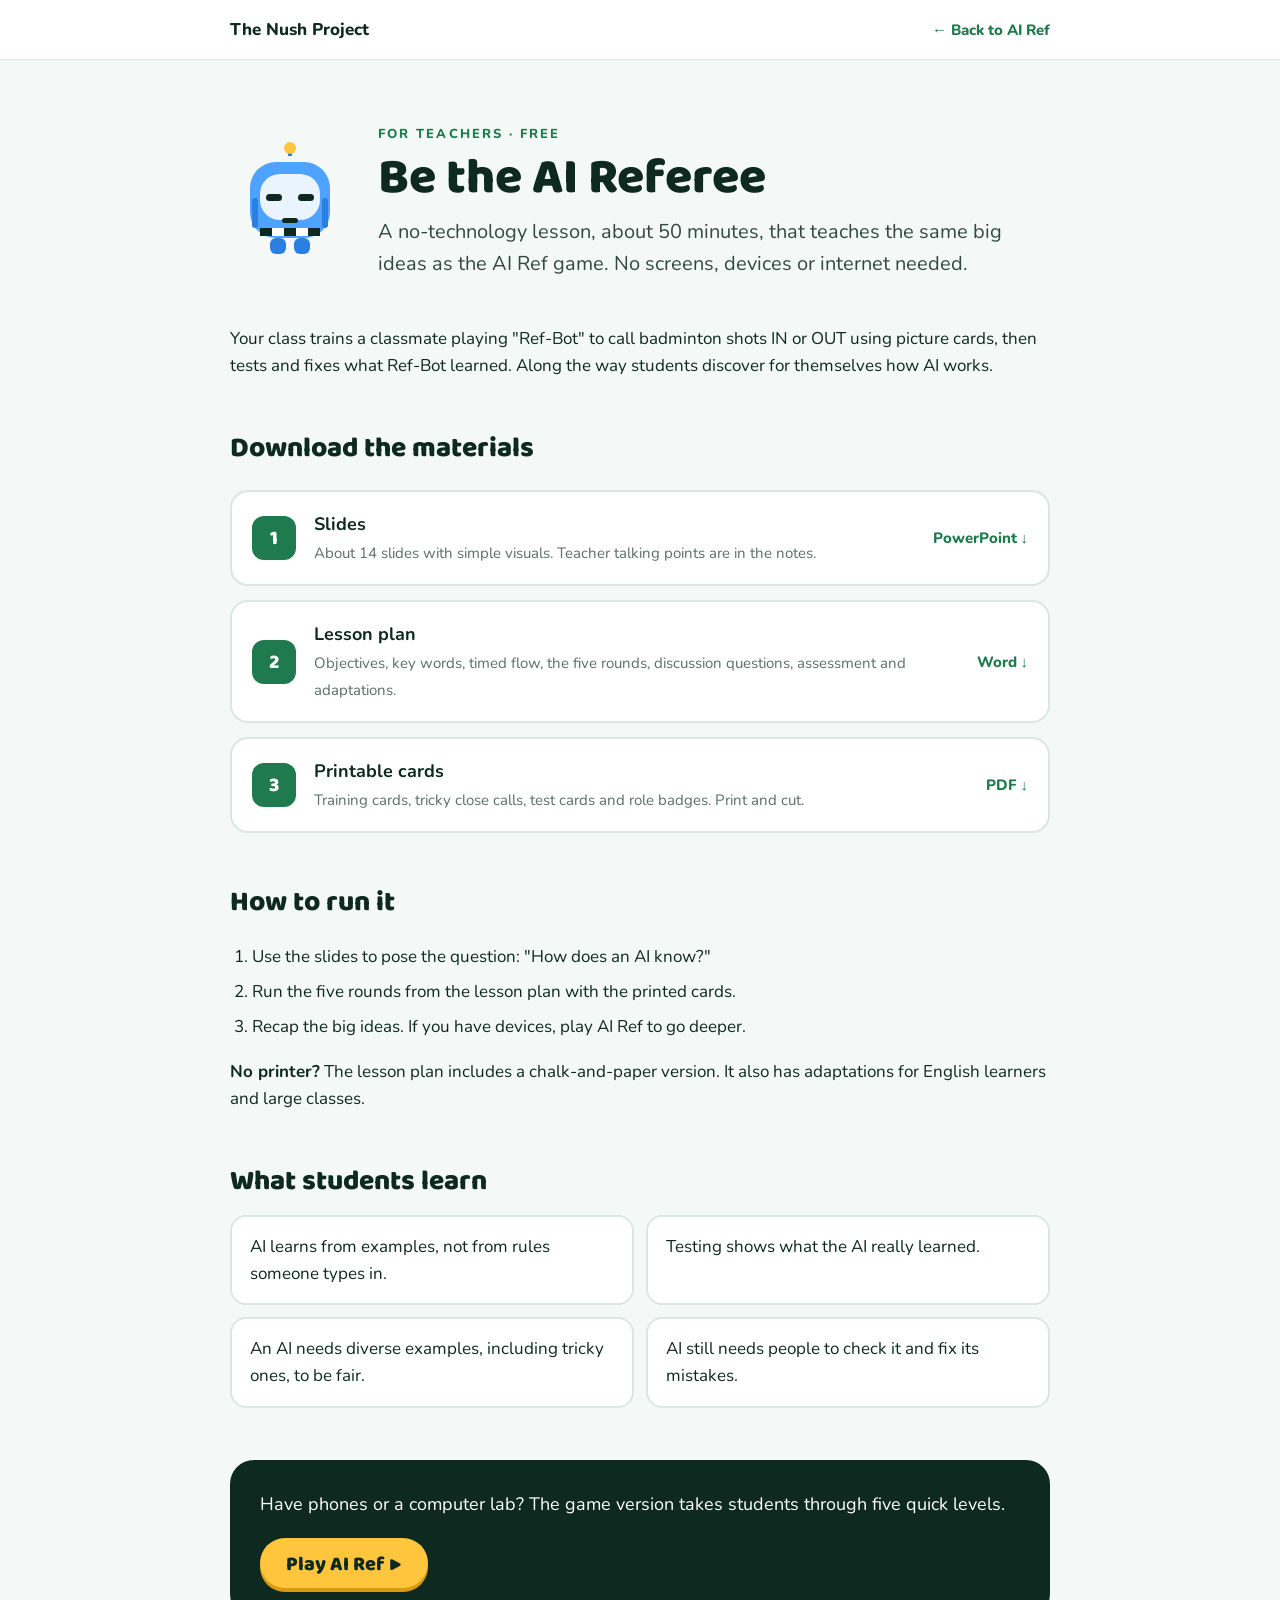
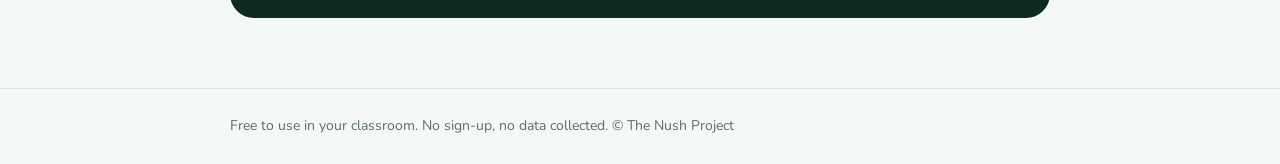
==== teachers/index.html @ d604d9f0 "Add AI Ref section, hosted game at /play/, teachers page Co-Authored-By: Claude Opus 5.5 <noreply@an" ====
<!doctype html>
<html lang="en">
<head>
<meta charset="utf-8">
<meta name="viewport" content="width=device-width, initial-scale=1">
<title>AI Ref for Teachers · The Nush Project</title>
<meta name="description" content="Be the AI Referee: a free, no-technology 50-minute lesson that teaches how AI learns. Slides, lesson plan and printable cards.">
<meta name="theme-color" content="#F4F8F6">
<link rel="preconnect" href="https://fonts.googleapis.com">
<link href="https://fonts.googleapis.com/css2?family=Baloo+2:wght@600;800&family=Nunito:wght@400;700;800&display=swap" rel="stylesheet">
<style>
  :root { --court:#1F7A4D; --bot:#2B7FE0; --sun:#FFC53D; --ink:#0E2A20; --paper:#F4F8F6; --line:#dbe7e0; }
  * { box-sizing: border-box; }
  body { margin: 0; background: var(--paper); color: var(--ink); font-family: "Nunito", -apple-system, sans-serif; font-size: 17px; line-height: 1.6; }
  .wrap { max-width: 860px; margin: 0 auto; padding: 0 20px; }
  header { border-bottom: 1px solid var(--line); background: #fff; }
  header .wrap { display: flex; justify-content: space-between; align-items: center; padding-top: 16px; padding-bottom: 16px; gap: 12px; }
  header a { color: var(--ink); text-decoration: none; font-weight: 800; }
  .back { color: var(--court); font-size: 15px; }
  .hero { display: flex; gap: 28px; align-items: center; padding: 64px 0 28px; }
  .hero img { width: 120px; flex: none; }
  .eyebrow { font-weight: 800; font-size: 13px; letter-spacing: .16em; text-transform: uppercase; color: var(--court); margin: 0 0 8px; }
  h1 { font-family: "Baloo 2", sans-serif; font-weight: 800; font-size: clamp(34px, 6vw, 50px); line-height: 1.02; margin: 0 0 12px; }
  h2 { font-family: "Baloo 2", sans-serif; font-weight: 800; font-size: 28px; margin: 48px 0 10px; }
  .sub { font-size: 20px; color: #33493f; margin: 0; }
  .files { display: grid; gap: 14px; margin-top: 18px; }
  .file { display: flex; align-items: center; gap: 18px; background: #fff; border: 2px solid var(--line); border-radius: 18px; padding: 18px 20px; text-decoration: none; color: var(--ink); transition: border-color .2s, transform .2s; }
  .file:hover { border-color: var(--court); transform: translateY(-2px); }
  .num { flex: none; width: 44px; height: 44px; border-radius: 12px; background: var(--court); color: #fff; font-family: "Baloo 2", sans-serif; font-weight: 800; font-size: 20px; display: grid; place-items: center; }
  .file b { display: block; font-size: 18px; }
  .file small { color: #5b6f66; font-size: 15px; }
  .file .dl { margin-left: auto; font-weight: 800; color: var(--court); white-space: nowrap; font-size: 15px; }
  ol.steps { padding-left: 22px; } ol.steps li { margin-bottom: 8px; }
  .ideas { display: grid; grid-template-columns: 1fr 1fr; gap: 12px; }
  .idea { background: #fff; border-radius: 16px; padding: 16px 18px; border: 2px solid var(--line); }
  .play { margin: 52px 0 70px; background: var(--ink); color: #fff; border-radius: 24px; padding: 30px; display: flex; justify-content: space-between; align-items: center; gap: 20px; flex-wrap: wrap; }
  .play p { margin: 0; font-size: 18px; }
  .btn { display: inline-block; background: var(--sun); color: var(--ink); text-decoration: none; font-family: "Baloo 2", sans-serif; font-weight: 800; font-size: 20px; padding: 10px 26px 8px; border-radius: 999px; box-shadow: 0 4px 0 #d99a12; }
  footer { border-top: 1px solid var(--line); padding: 26px 0; font-size: 14px; color: #5b6f66; }
  @media (max-width: 600px) {
    .hero { flex-direction: column; align-items: flex-start; padding-top: 40px; }
    .hero img { width: 90px; }
    .ideas { grid-template-columns: 1fr; }
    .file { flex-wrap: wrap; } .file .dl { margin-left: 62px; }
  }
</style>
</head>
<body>
<header>
  <div class="wrap">
    <a href="../">The Nush Project</a>
    <a class="back" href="../#ai-ref">← Back to AI Ref</a>
  </div>
</header>

<main class="wrap">
  <section class="hero">
    <img src="../img/airef/refbot-think.svg" alt="Ref-Bot thinking" width="120" height="120">
    <div>
      <p class="eyebrow">For teachers · Free</p>
      <h1>Be the AI Referee</h1>
      <p class="sub">A no-technology lesson, about 50 minutes, that teaches the same big ideas as the AI Ref game. No screens, devices or internet needed.</p>
    </div>
  </section>

  <p>Your class trains a classmate playing "Ref-Bot" to call badminton shots IN or OUT using picture cards, then tests and fixes what Ref-Bot learned. Along the way students discover for themselves how AI works.</p>

  <h2>Download the materials</h2>
  <div class="files">
    <a class="file" href="files/CodeAI_Unplugged_slides.pptx" download>
      <span class="num">1</span>
      <span><b>Slides</b><small>About 14 slides with simple visuals. Teacher talking points are in the notes.</small></span>
      <span class="dl">PowerPoint ↓</span>
    </a>
    <a class="file" href="files/CodeAI_Unplugged_lesson-plan.docx" download>
      <span class="num">2</span>
      <span><b>Lesson plan</b><small>Objectives, key words, timed flow, the five rounds, discussion questions, assessment and adaptations.</small></span>
      <span class="dl">Word ↓</span>
    </a>
    <a class="file" href="files/CodeAI_Unplugged_printable-cards.pdf" download>
      <span class="num">3</span>
      <span><b>Printable cards</b><small>Training cards, tricky close calls, test cards and role badges. Print and cut.</small></span>
      <span class="dl">PDF ↓</span>
    </a>
  </div>

  <h2>How to run it</h2>
  <ol class="steps">
    <li>Use the slides to pose the question: "How does an AI know?"</li>
    <li>Run the five rounds from the lesson plan with the printed cards.</li>
    <li>Recap the big ideas. If you have devices, play AI Ref to go deeper.</li>
  </ol>
  <p><strong>No printer?</strong> The lesson plan includes a chalk-and-paper version. It also has adaptations for English learners and large classes.</p>

  <h2>What students learn</h2>
  <div class="ideas">
    <div class="idea">AI learns from examples, not from rules someone types in.</div>
    <div class="idea">Testing shows what the AI really learned.</div>
    <div class="idea">An AI needs diverse examples, including tricky ones, to be fair.</div>
    <div class="idea">AI still needs people to check it and fix its mistakes.</div>
  </div>

  <div class="play">
    <p>Have phones or a computer lab? The game version takes students through five quick levels.</p>
    <a class="btn" href="../play/">Play AI Ref ▶</a>
  </div>
</main>

<footer>
  <div class="wrap">Free to use in your classroom. No sign-up, no data collected. © The Nush Project</div>
</footer>
</body>
</html>
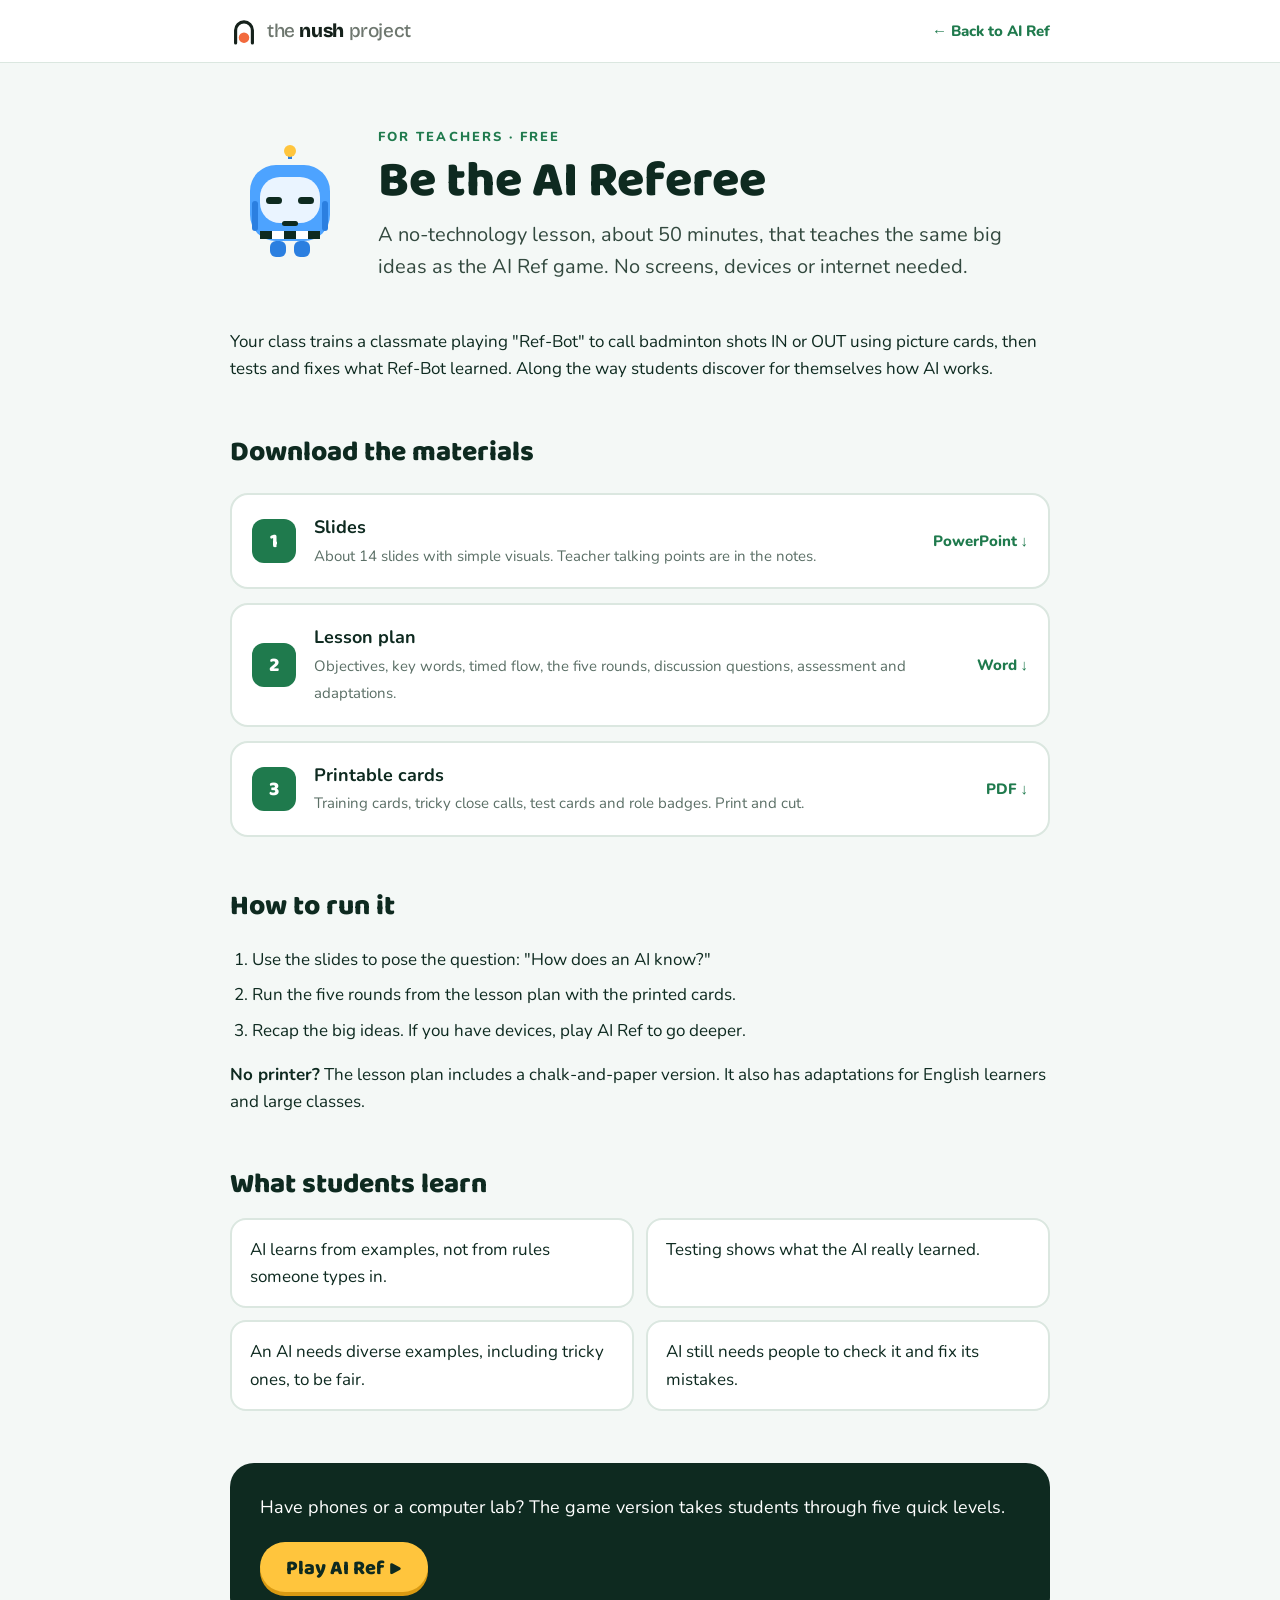
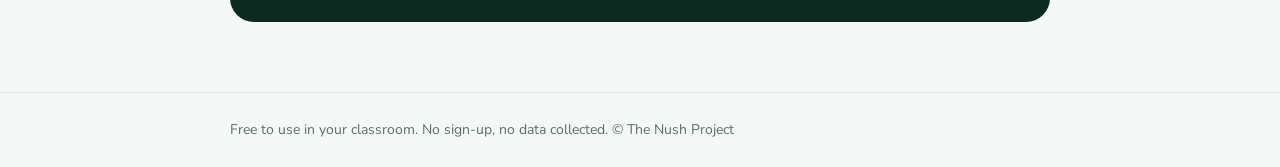
==== commit e1d55880: "Rebrand: light warm palette, doorway logo, smoother scroll and reveals Co-Authored-By: Claude Opus 5" ====
--- a/teachers/index.html
+++ b/teachers/index.html
@@ -6,8 +6,9 @@
 <title>AI Ref for Teachers · The Nush Project</title>
 <meta name="description" content="Be the AI Referee: a free, no-technology 50-minute lesson that teaches how AI learns. Slides, lesson plan and printable cards.">
 <meta name="theme-color" content="#F4F8F6">
+<link rel="icon" href="../img/logo-mark.svg" type="image/svg+xml">
 <link rel="preconnect" href="https://fonts.googleapis.com">
-<link href="https://fonts.googleapis.com/css2?family=Baloo+2:wght@600;800&family=Nunito:wght@400;700;800&display=swap" rel="stylesheet">
+<link href="https://fonts.googleapis.com/css2?family=Baloo+2:wght@600;800&family=Bricolage+Grotesque:opsz,wght@12..96,500;12..96,800&family=Nunito:wght@400;700;800&display=swap" rel="stylesheet">
 <style>
   :root { --court:#1F7A4D; --bot:#2B7FE0; --sun:#FFC53D; --ink:#0E2A20; --paper:#F4F8F6; --line:#dbe7e0; }
   * { box-sizing: border-box; }
@@ -16,6 +17,8 @@
   header { border-bottom: 1px solid var(--line); background: #fff; }
   header .wrap { display: flex; justify-content: space-between; align-items: center; padding-top: 16px; padding-bottom: 16px; gap: 12px; }
   header a { color: var(--ink); text-decoration: none; font-weight: 800; }
+  .logo { display: inline-flex; align-items: center; gap: 9px; font-family: "Bricolage Grotesque", sans-serif; font-weight: 500; font-size: 19px; color: #6E776F; letter-spacing: -.02em; }
+  .logo b { color: #15211B; font-weight: 800; }
   .back { color: var(--court); font-size: 15px; }
   .hero { display: flex; gap: 28px; align-items: center; padding: 64px 0 28px; }
   .hero img { width: 120px; flex: none; }
@@ -48,7 +51,10 @@
 <body>
 <header>
   <div class="wrap">
-    <a href="../">The Nush Project</a>
+    <a class="logo" href="../" aria-label="The Nush Project home">
+      <svg viewBox="0 0 40 40" width="28" height="28" aria-hidden="true"><path d="M8 37V19a12 12 0 0 1 24 0v18" fill="none" stroke="#15211B" stroke-width="4.5" stroke-linecap="round"/><circle cx="20" cy="29.5" r="7.5" fill="#F26A3D"/></svg>
+      <span>the <b>nush</b> project</span>
+    </a>
     <a class="back" href="../#ai-ref">← Back to AI Ref</a>
   </div>
 </header>
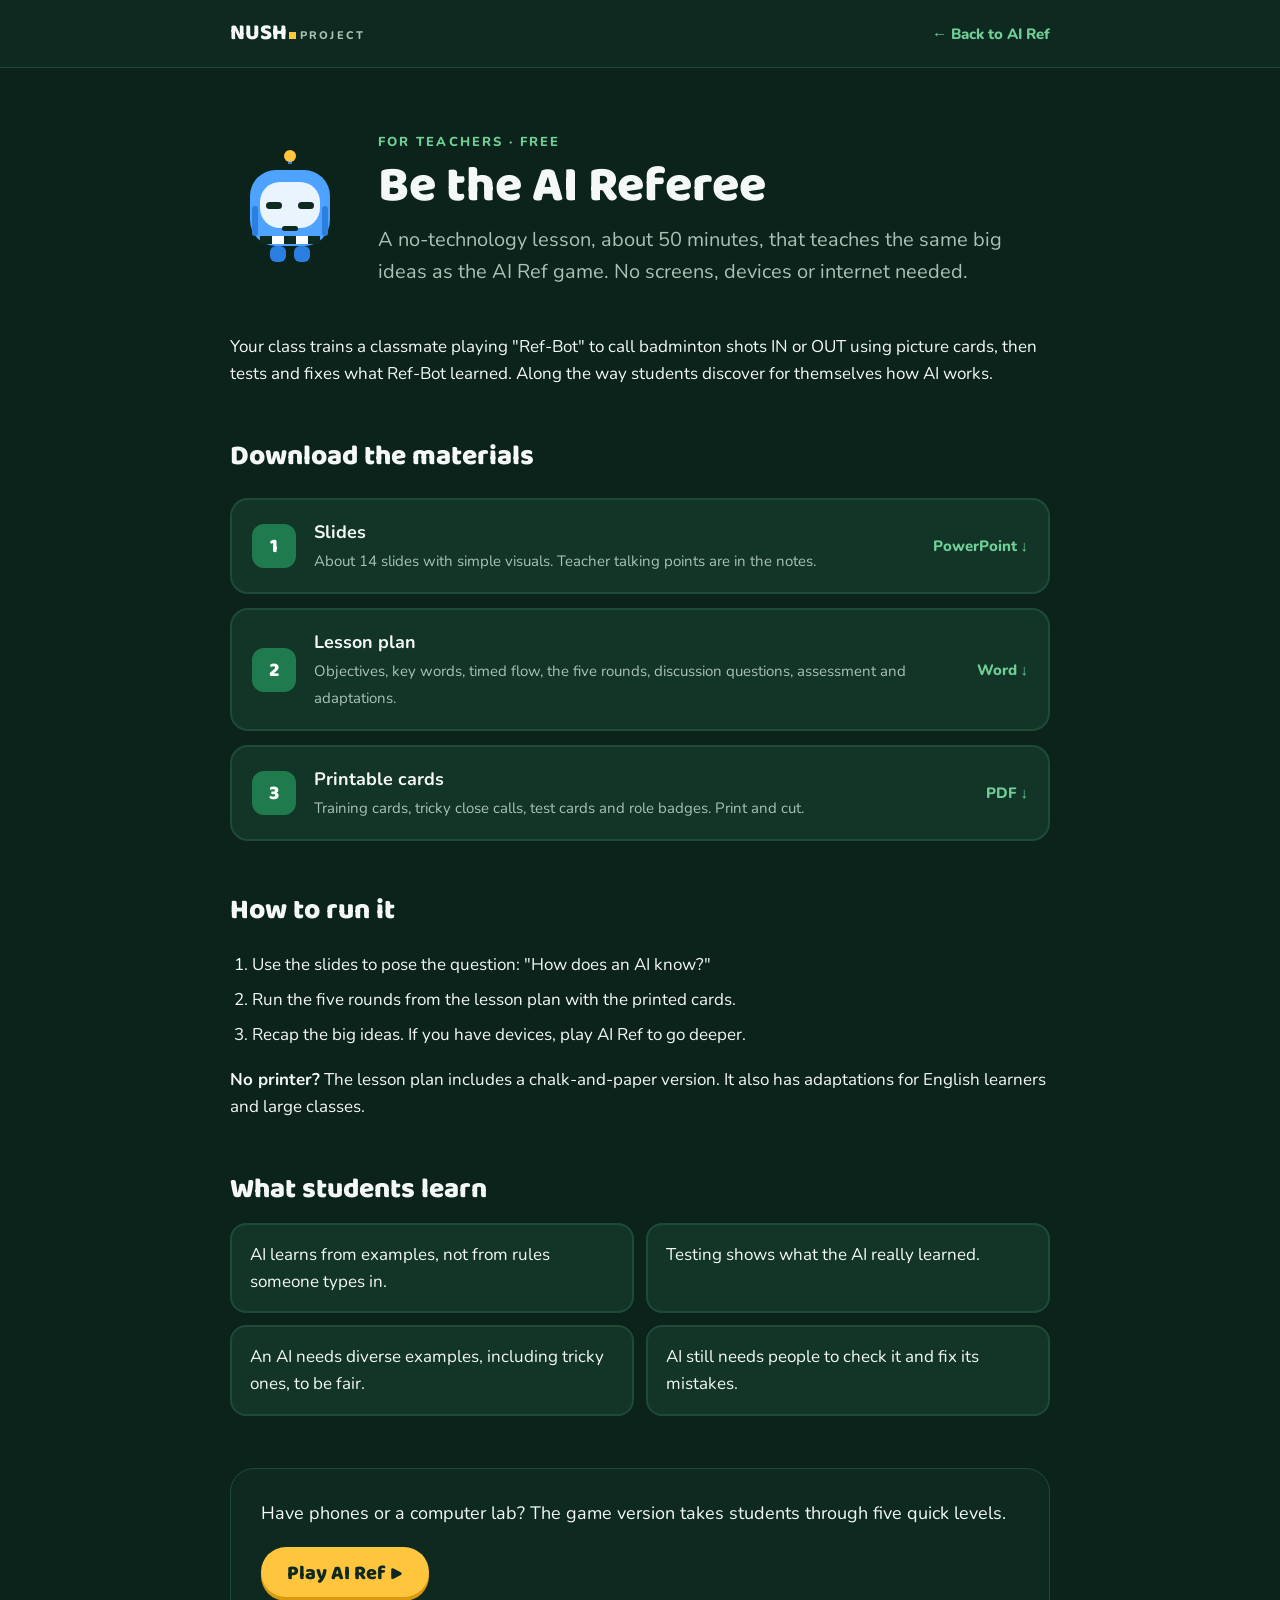
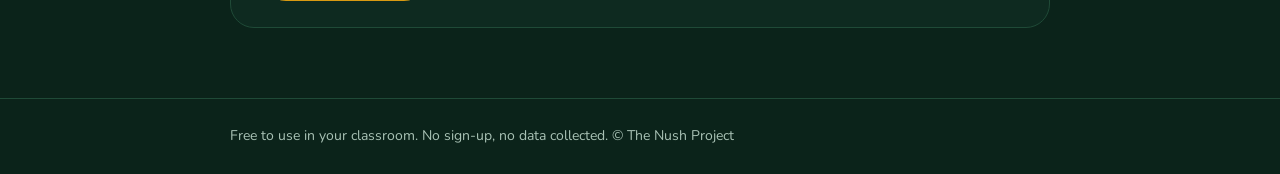
==== commit 6ab1ef2b: "Back to the dark layout, recoloured in AI Ref's palette Co-Authored-By: Claude Opus 5.5 <noreply@ant" ====
--- a/teachers/index.html
+++ b/teachers/index.html
@@ -5,41 +5,38 @@
 <meta name="viewport" content="width=device-width, initial-scale=1">
 <title>AI Ref for Teachers · The Nush Project</title>
 <meta name="description" content="Be the AI Referee: a free, no-technology 50-minute lesson that teaches how AI learns. Slides, lesson plan and printable cards.">
-<meta name="theme-color" content="#F4F8F6">
-<link rel="icon" href="../img/logo-mark.svg" type="image/svg+xml">
+<meta name="theme-color" content="#0B231A">
 <link rel="preconnect" href="https://fonts.googleapis.com">
-<link href="https://fonts.googleapis.com/css2?family=Baloo+2:wght@600;800&family=Bricolage+Grotesque:opsz,wght@12..96,500;12..96,800&family=Nunito:wght@400;700;800&display=swap" rel="stylesheet">
+<link href="https://fonts.googleapis.com/css2?family=Baloo+2:wght@600;800&family=Nunito:wght@400;700;800&display=swap" rel="stylesheet">
 <style>
-  :root { --court:#1F7A4D; --bot:#2B7FE0; --sun:#FFC53D; --ink:#0E2A20; --paper:#F4F8F6; --line:#dbe7e0; }
+  :root { --court:#6FCF97; --bot:#4DA3FF; --sun:#FFC53D; --ink:#F4F8F6; --paper:#0B231A; --card:#123527; --line:#1F4A37; --dim:#A9C2B5; }
   * { box-sizing: border-box; }
   body { margin: 0; background: var(--paper); color: var(--ink); font-family: "Nunito", -apple-system, sans-serif; font-size: 17px; line-height: 1.6; }
   .wrap { max-width: 860px; margin: 0 auto; padding: 0 20px; }
-  header { border-bottom: 1px solid var(--line); background: #fff; }
+  header { border-bottom: 1px solid var(--line); background: #0E2A20; }
   header .wrap { display: flex; justify-content: space-between; align-items: center; padding-top: 16px; padding-bottom: 16px; gap: 12px; }
   header a { color: var(--ink); text-decoration: none; font-weight: 800; }
-  .logo { display: inline-flex; align-items: center; gap: 9px; font-family: "Bricolage Grotesque", sans-serif; font-weight: 500; font-size: 19px; color: #6E776F; letter-spacing: -.02em; }
-  .logo b { color: #15211B; font-weight: 800; }
   .back { color: var(--court); font-size: 15px; }
   .hero { display: flex; gap: 28px; align-items: center; padding: 64px 0 28px; }
   .hero img { width: 120px; flex: none; }
   .eyebrow { font-weight: 800; font-size: 13px; letter-spacing: .16em; text-transform: uppercase; color: var(--court); margin: 0 0 8px; }
   h1 { font-family: "Baloo 2", sans-serif; font-weight: 800; font-size: clamp(34px, 6vw, 50px); line-height: 1.02; margin: 0 0 12px; }
   h2 { font-family: "Baloo 2", sans-serif; font-weight: 800; font-size: 28px; margin: 48px 0 10px; }
-  .sub { font-size: 20px; color: #33493f; margin: 0; }
+  .sub { font-size: 20px; color: var(--dim); margin: 0; }
   .files { display: grid; gap: 14px; margin-top: 18px; }
-  .file { display: flex; align-items: center; gap: 18px; background: #fff; border: 2px solid var(--line); border-radius: 18px; padding: 18px 20px; text-decoration: none; color: var(--ink); transition: border-color .2s, transform .2s; }
+  .file { display: flex; align-items: center; gap: 18px; background: var(--card); border: 2px solid var(--line); border-radius: 18px; padding: 18px 20px; text-decoration: none; color: var(--ink); transition: border-color .2s, transform .2s; }
   .file:hover { border-color: var(--court); transform: translateY(-2px); }
-  .num { flex: none; width: 44px; height: 44px; border-radius: 12px; background: var(--court); color: #fff; font-family: "Baloo 2", sans-serif; font-weight: 800; font-size: 20px; display: grid; place-items: center; }
+  .num { flex: none; width: 44px; height: 44px; border-radius: 12px; background: #1F7A4D; color: #fff; font-family: "Baloo 2", sans-serif; font-weight: 800; font-size: 20px; display: grid; place-items: center; }
   .file b { display: block; font-size: 18px; }
-  .file small { color: #5b6f66; font-size: 15px; }
+  .file small { color: var(--dim); font-size: 15px; }
   .file .dl { margin-left: auto; font-weight: 800; color: var(--court); white-space: nowrap; font-size: 15px; }
   ol.steps { padding-left: 22px; } ol.steps li { margin-bottom: 8px; }
   .ideas { display: grid; grid-template-columns: 1fr 1fr; gap: 12px; }
-  .idea { background: #fff; border-radius: 16px; padding: 16px 18px; border: 2px solid var(--line); }
-  .play { margin: 52px 0 70px; background: var(--ink); color: #fff; border-radius: 24px; padding: 30px; display: flex; justify-content: space-between; align-items: center; gap: 20px; flex-wrap: wrap; }
+  .idea { background: var(--card); border-radius: 16px; padding: 16px 18px; border: 2px solid var(--line); }
+  .play { margin: 52px 0 70px; background: #0E2A20; border: 1px solid var(--line); color: var(--ink); border-radius: 24px; padding: 30px; display: flex; justify-content: space-between; align-items: center; gap: 20px; flex-wrap: wrap; }
   .play p { margin: 0; font-size: 18px; }
-  .btn { display: inline-block; background: var(--sun); color: var(--ink); text-decoration: none; font-family: "Baloo 2", sans-serif; font-weight: 800; font-size: 20px; padding: 10px 26px 8px; border-radius: 999px; box-shadow: 0 4px 0 #d99a12; }
-  footer { border-top: 1px solid var(--line); padding: 26px 0; font-size: 14px; color: #5b6f66; }
+  .btn { display: inline-block; background: var(--sun); color: #0E2A20; text-decoration: none; font-family: "Baloo 2", sans-serif; font-weight: 800; font-size: 20px; padding: 10px 26px 8px; border-radius: 999px; box-shadow: 0 4px 0 #d99a12; }
+  footer { border-top: 1px solid var(--line); padding: 26px 0; font-size: 14px; color: var(--dim); }
   @media (max-width: 600px) {
     .hero { flex-direction: column; align-items: flex-start; padding-top: 40px; }
     .hero img { width: 90px; }
@@ -51,10 +48,7 @@
 <body>
 <header>
   <div class="wrap">
-    <a class="logo" href="../" aria-label="The Nush Project home">
-      <svg viewBox="0 0 40 40" width="28" height="28" aria-hidden="true"><path d="M8 37V19a12 12 0 0 1 24 0v18" fill="none" stroke="#15211B" stroke-width="4.5" stroke-linecap="round"/><circle cx="20" cy="29.5" r="7.5" fill="#F26A3D"/></svg>
-      <span>the <b>nush</b> project</span>
-    </a>
+    <a href="../" style="font-family:'Baloo 2',sans-serif;font-size:22px">NUSH<span style="display:inline-block;width:.3em;height:.3em;background:#FFC53D;margin-left:.1em"></span> <span style="font-family:Nunito,sans-serif;font-size:11px;letter-spacing:.2em;color:#A9C2B5">PROJECT</span></a>
     <a class="back" href="../#ai-ref">← Back to AI Ref</a>
   </div>
 </header>
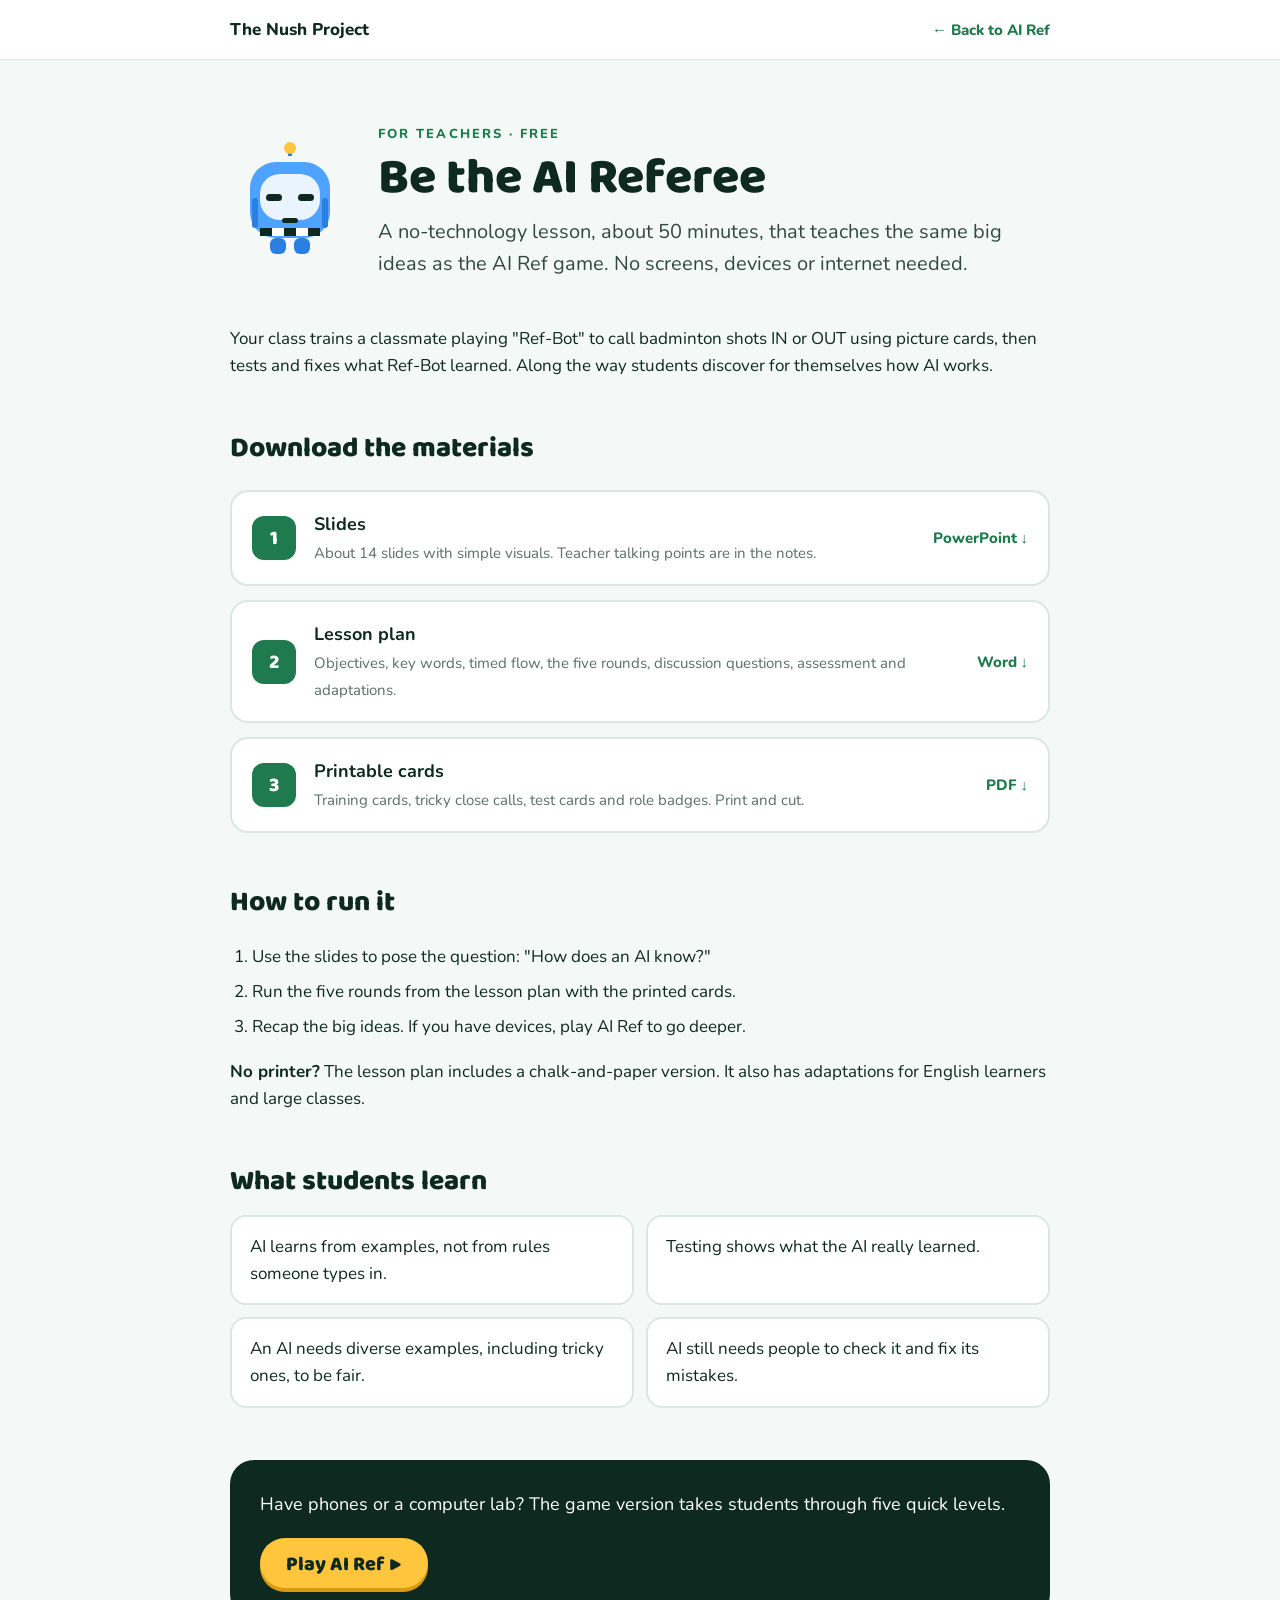
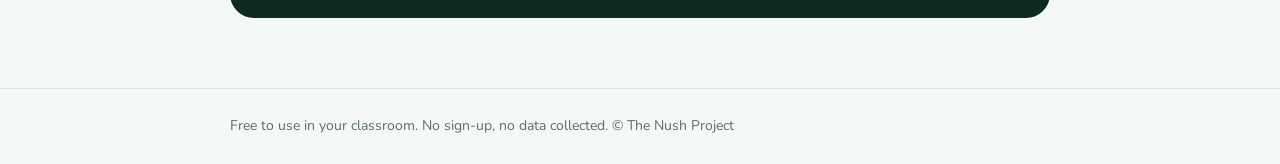
==== commit 4e835644: "Restore red/black site with light AI Ref section Co-Authored-By: Claude Opus 5.5 <noreply@anthropic." ====
--- a/teachers/index.html
+++ b/teachers/index.html
@@ -5,15 +5,15 @@
 <meta name="viewport" content="width=device-width, initial-scale=1">
 <title>AI Ref for Teachers · The Nush Project</title>
 <meta name="description" content="Be the AI Referee: a free, no-technology 50-minute lesson that teaches how AI learns. Slides, lesson plan and printable cards.">
-<meta name="theme-color" content="#0B231A">
+<meta name="theme-color" content="#F4F8F6">
 <link rel="preconnect" href="https://fonts.googleapis.com">
 <link href="https://fonts.googleapis.com/css2?family=Baloo+2:wght@600;800&family=Nunito:wght@400;700;800&display=swap" rel="stylesheet">
 <style>
-  :root { --court:#6FCF97; --bot:#4DA3FF; --sun:#FFC53D; --ink:#F4F8F6; --paper:#0B231A; --card:#123527; --line:#1F4A37; --dim:#A9C2B5; }
+  :root { --court:#1F7A4D; --bot:#2B7FE0; --sun:#FFC53D; --ink:#0E2A20; --paper:#F4F8F6; --line:#dbe7e0; }
   * { box-sizing: border-box; }
   body { margin: 0; background: var(--paper); color: var(--ink); font-family: "Nunito", -apple-system, sans-serif; font-size: 17px; line-height: 1.6; }
   .wrap { max-width: 860px; margin: 0 auto; padding: 0 20px; }
-  header { border-bottom: 1px solid var(--line); background: #0E2A20; }
+  header { border-bottom: 1px solid var(--line); background: #fff; }
   header .wrap { display: flex; justify-content: space-between; align-items: center; padding-top: 16px; padding-bottom: 16px; gap: 12px; }
   header a { color: var(--ink); text-decoration: none; font-weight: 800; }
   .back { color: var(--court); font-size: 15px; }
@@ -22,21 +22,21 @@
   .eyebrow { font-weight: 800; font-size: 13px; letter-spacing: .16em; text-transform: uppercase; color: var(--court); margin: 0 0 8px; }
   h1 { font-family: "Baloo 2", sans-serif; font-weight: 800; font-size: clamp(34px, 6vw, 50px); line-height: 1.02; margin: 0 0 12px; }
   h2 { font-family: "Baloo 2", sans-serif; font-weight: 800; font-size: 28px; margin: 48px 0 10px; }
-  .sub { font-size: 20px; color: var(--dim); margin: 0; }
+  .sub { font-size: 20px; color: #33493f; margin: 0; }
   .files { display: grid; gap: 14px; margin-top: 18px; }
-  .file { display: flex; align-items: center; gap: 18px; background: var(--card); border: 2px solid var(--line); border-radius: 18px; padding: 18px 20px; text-decoration: none; color: var(--ink); transition: border-color .2s, transform .2s; }
+  .file { display: flex; align-items: center; gap: 18px; background: #fff; border: 2px solid var(--line); border-radius: 18px; padding: 18px 20px; text-decoration: none; color: var(--ink); transition: border-color .2s, transform .2s; }
   .file:hover { border-color: var(--court); transform: translateY(-2px); }
-  .num { flex: none; width: 44px; height: 44px; border-radius: 12px; background: #1F7A4D; color: #fff; font-family: "Baloo 2", sans-serif; font-weight: 800; font-size: 20px; display: grid; place-items: center; }
+  .num { flex: none; width: 44px; height: 44px; border-radius: 12px; background: var(--court); color: #fff; font-family: "Baloo 2", sans-serif; font-weight: 800; font-size: 20px; display: grid; place-items: center; }
   .file b { display: block; font-size: 18px; }
-  .file small { color: var(--dim); font-size: 15px; }
+  .file small { color: #5b6f66; font-size: 15px; }
   .file .dl { margin-left: auto; font-weight: 800; color: var(--court); white-space: nowrap; font-size: 15px; }
   ol.steps { padding-left: 22px; } ol.steps li { margin-bottom: 8px; }
   .ideas { display: grid; grid-template-columns: 1fr 1fr; gap: 12px; }
-  .idea { background: var(--card); border-radius: 16px; padding: 16px 18px; border: 2px solid var(--line); }
-  .play { margin: 52px 0 70px; background: #0E2A20; border: 1px solid var(--line); color: var(--ink); border-radius: 24px; padding: 30px; display: flex; justify-content: space-between; align-items: center; gap: 20px; flex-wrap: wrap; }
+  .idea { background: #fff; border-radius: 16px; padding: 16px 18px; border: 2px solid var(--line); }
+  .play { margin: 52px 0 70px; background: var(--ink); color: #fff; border-radius: 24px; padding: 30px; display: flex; justify-content: space-between; align-items: center; gap: 20px; flex-wrap: wrap; }
   .play p { margin: 0; font-size: 18px; }
-  .btn { display: inline-block; background: var(--sun); color: #0E2A20; text-decoration: none; font-family: "Baloo 2", sans-serif; font-weight: 800; font-size: 20px; padding: 10px 26px 8px; border-radius: 999px; box-shadow: 0 4px 0 #d99a12; }
-  footer { border-top: 1px solid var(--line); padding: 26px 0; font-size: 14px; color: var(--dim); }
+  .btn { display: inline-block; background: var(--sun); color: var(--ink); text-decoration: none; font-family: "Baloo 2", sans-serif; font-weight: 800; font-size: 20px; padding: 10px 26px 8px; border-radius: 999px; box-shadow: 0 4px 0 #d99a12; }
+  footer { border-top: 1px solid var(--line); padding: 26px 0; font-size: 14px; color: #5b6f66; }
   @media (max-width: 600px) {
     .hero { flex-direction: column; align-items: flex-start; padding-top: 40px; }
     .hero img { width: 90px; }
@@ -48,7 +48,7 @@
 <body>
 <header>
   <div class="wrap">
-    <a href="../" style="font-family:'Baloo 2',sans-serif;font-size:22px">NUSH<span style="display:inline-block;width:.3em;height:.3em;background:#FFC53D;margin-left:.1em"></span> <span style="font-family:Nunito,sans-serif;font-size:11px;letter-spacing:.2em;color:#A9C2B5">PROJECT</span></a>
+    <a href="../">The Nush Project</a>
     <a class="back" href="../#ai-ref">← Back to AI Ref</a>
   </div>
 </header>
